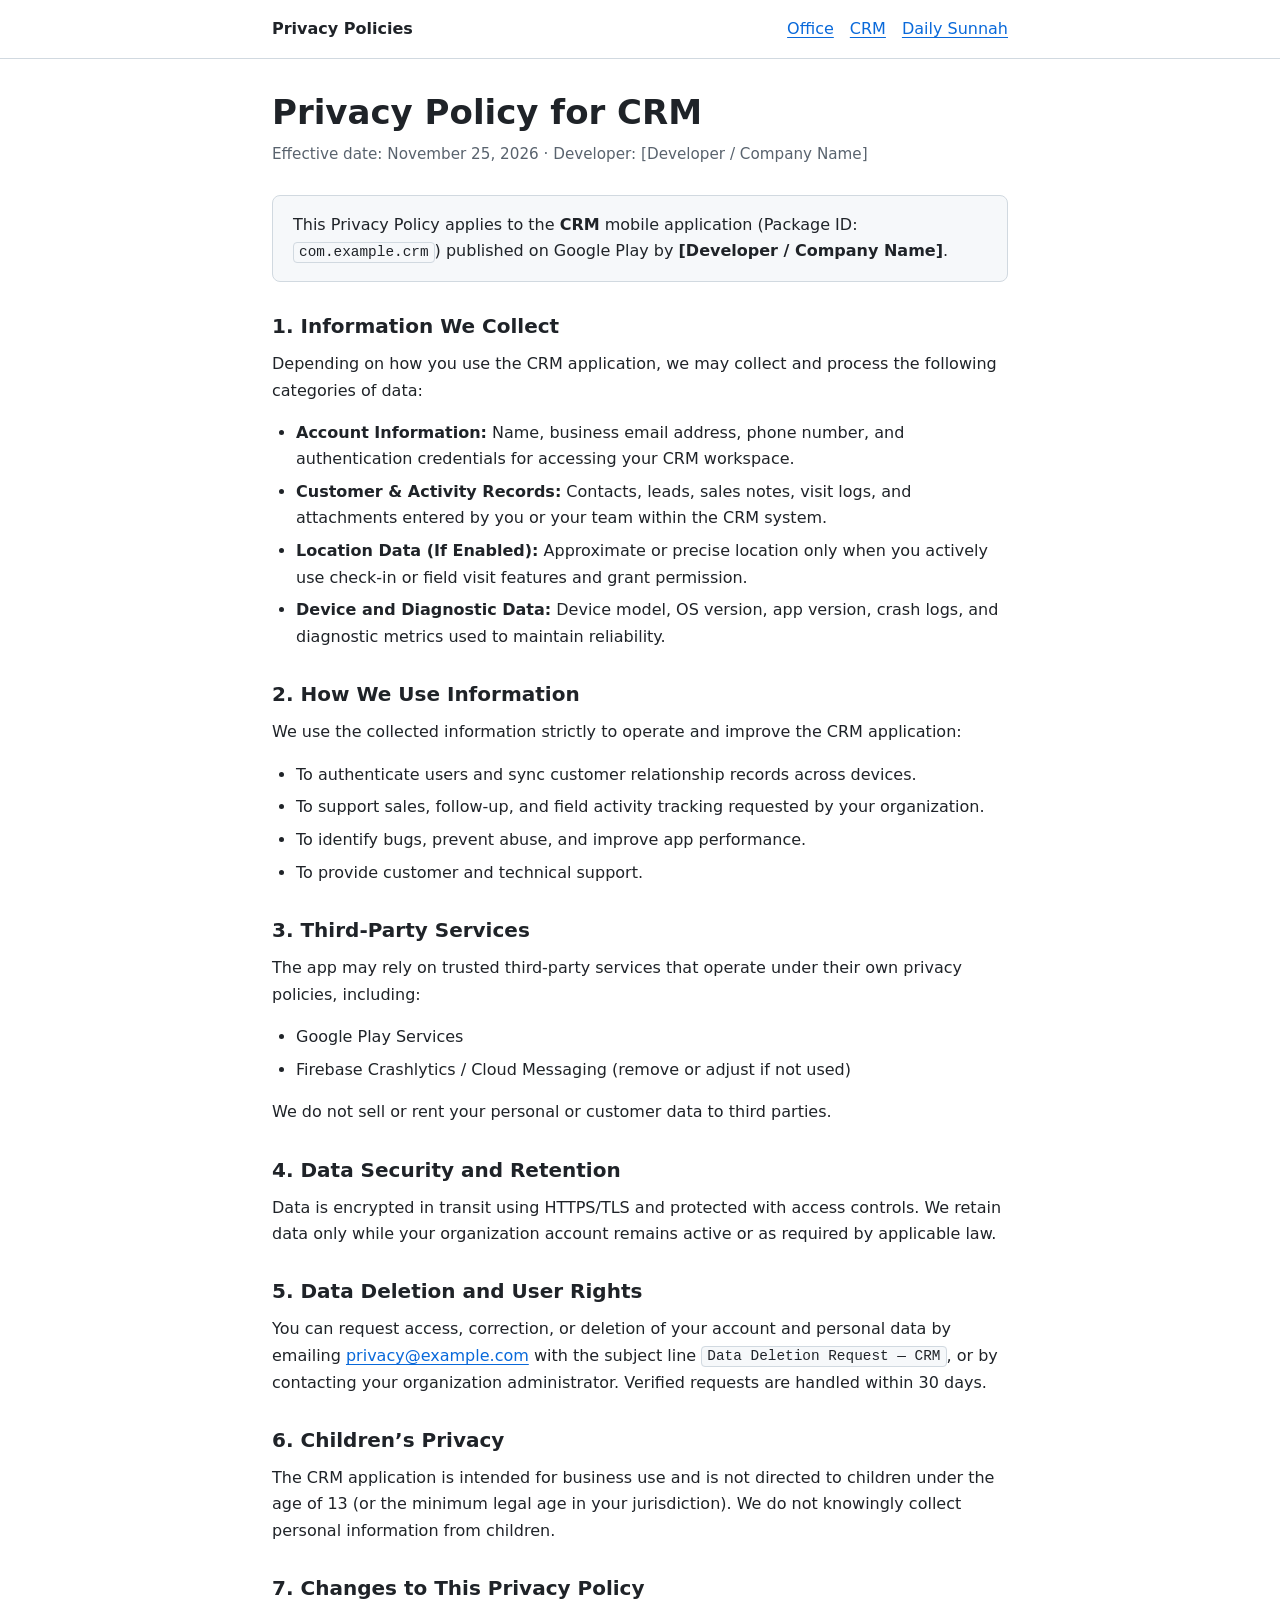
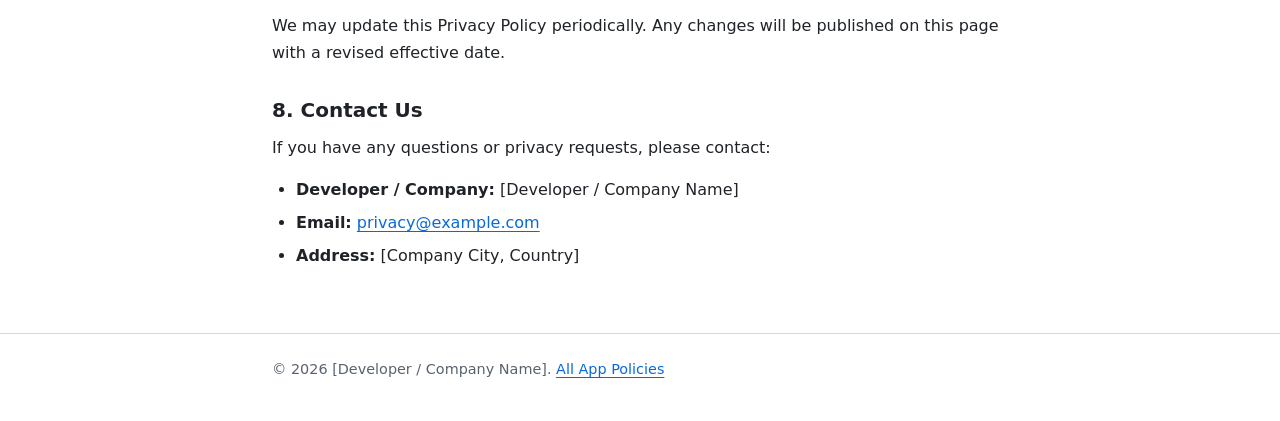
==== crm.html @ b1eae534 "first commit" ====
<!DOCTYPE html>
<html lang="en">
<head>
  <meta charset="utf-8">
  <meta name="viewport" content="width=device-width, initial-scale=1.0">
  <meta name="color-scheme" content="light dark">
  <title>Privacy Policy — CRM</title>
  <link rel="stylesheet" href="/styles.css">
</head>
<body>
  <header class="site-header">
    <div class="container site-nav">
      <a class="site-brand" href="/">Privacy Policies</a>
      <nav aria-label="Applications">
        <ul class="nav-links">
          <li><a href="/office">Office</a></li>
          <li><a href="/crm" aria-current="page">CRM</a></li>
          <li><a href="/daily-sunnah">Daily Sunnah</a></li>
        </ul>
      </nav>
    </div>
  </header>

  <main class="container">
    <article>
      <h1>Privacy Policy for CRM</h1>
      <p class="meta">Effective date: November 25, 2026 &middot; Developer: [Developer / Company Name]</p>

      <div class="notice">
        <p>This Privacy Policy applies to the <strong>CRM</strong> mobile application (Package ID: <code>com.example.crm</code>) published on Google Play by <strong>[Developer / Company Name]</strong>.</p>
      </div>

      <h2>1. Information We Collect</h2>
      <p>Depending on how you use the CRM application, we may collect and process the following categories of data:</p>
      <ul>
        <li><strong>Account Information:</strong> Name, business email address, phone number, and authentication credentials for accessing your CRM workspace.</li>
        <li><strong>Customer &amp; Activity Records:</strong> Contacts, leads, sales notes, visit logs, and attachments entered by you or your team within the CRM system.</li>
        <li><strong>Location Data (If Enabled):</strong> Approximate or precise location only when you actively use check-in or field visit features and grant permission.</li>
        <li><strong>Device and Diagnostic Data:</strong> Device model, OS version, app version, crash logs, and diagnostic metrics used to maintain reliability.</li>
      </ul>

      <h2>2. How We Use Information</h2>
      <p>We use the collected information strictly to operate and improve the CRM application:</p>
      <ul>
        <li>To authenticate users and sync customer relationship records across devices.</li>
        <li>To support sales, follow-up, and field activity tracking requested by your organization.</li>
        <li>To identify bugs, prevent abuse, and improve app performance.</li>
        <li>To provide customer and technical support.</li>
      </ul>

      <h2>3. Third-Party Services</h2>
      <p>The app may rely on trusted third-party services that operate under their own privacy policies, including:</p>
      <ul>
        <li>Google Play Services</li>
        <li>Firebase Crashlytics / Cloud Messaging (remove or adjust if not used)</li>
      </ul>
      <p>We do not sell or rent your personal or customer data to third parties.</p>

      <h2>4. Data Security and Retention</h2>
      <p>Data is encrypted in transit using HTTPS/TLS and protected with access controls. We retain data only while your organization account remains active or as required by applicable law.</p>

      <h2>5. Data Deletion and User Rights</h2>
      <p>You can request access, correction, or deletion of your account and personal data by emailing <a href="mailto:privacy@example.com">privacy@example.com</a> with the subject line <code>Data Deletion Request — CRM</code>, or by contacting your organization administrator. Verified requests are handled within 30 days.</p>

      <h2>6. Children&rsquo;s Privacy</h2>
      <p>The CRM application is intended for business use and is not directed to children under the age of 13 (or the minimum legal age in your jurisdiction). We do not knowingly collect personal information from children.</p>

      <h2>7. Changes to This Privacy Policy</h2>
      <p>We may update this Privacy Policy periodically. Any changes will be published on this page with a revised effective date.</p>

      <h2>8. Contact Us</h2>
      <p>If you have any questions or privacy requests, please contact:</p>
      <ul>
        <li><strong>Developer / Company:</strong> [Developer / Company Name]</li>
        <li><strong>Email:</strong> <a href="mailto:privacy@example.com">privacy@example.com</a></li>
        <li><strong>Address:</strong> [Company City, Country]</li>
      </ul>
    </article>
  </main>

  <footer class="site-footer">
    <div class="container">
      <p>&copy; 2026 [Developer / Company Name]. <a href="/">All App Policies</a></p>
    </div>
  </footer>
</body>
</html>
---- styles.css ----
@layer base, layout, components;

:root {
  --bg-light: #ffffff;
  --bg-dark: #0f1419;
  --surface-light: #f6f8fa;
  --surface-dark: #161d24;
  --text-light: #1f2328;
  --text-dark: #e6edf3;
  --muted-light: #59636e;
  --muted-dark: #9198a1;
  --border-light: #d1d9e0;
  --border-dark: #30363d;
  --accent-light: #0969da;
  --accent-dark: #58a6ff;

  --color-bg: var(--bg-light);
  --color-surface: var(--surface-light);
  --color-text: var(--text-light);
  --color-muted: var(--muted-light);
  --color-border: var(--border-light);
  --color-accent: var(--accent-light);

  @media (prefers-color-scheme: dark) {
    --color-bg: var(--bg-dark);
    --color-surface: var(--surface-dark);
    --color-text: var(--text-dark);
    --color-muted: var(--muted-dark);
    --color-border: var(--border-dark);
    --color-accent: var(--accent-dark);
  }

  @supports (color: light-dark(white, black)) {
    --color-bg: light-dark(var(--bg-light), var(--bg-dark));
    --color-surface: light-dark(var(--surface-light), var(--surface-dark));
    --color-text: light-dark(var(--text-light), var(--text-dark));
    --color-muted: light-dark(var(--muted-light), var(--muted-dark));
    --color-border: light-dark(var(--border-light), var(--border-dark));
    --color-accent: light-dark(var(--accent-light), var(--accent-dark));
  }

  color-scheme: light dark;
}

@layer base {
  html {
    box-sizing: border-box;
    font-family: system-ui, -apple-system, BlinkMacSystemFont, "Segoe UI", Roboto, sans-serif;
    line-height: 1.65;
    background-color: var(--color-bg);
    color: var(--color-text);
    accent-color: var(--color-accent);
  }

  body {
    margin: 0;
  }

  h1, h2, h3 {
    line-height: 1.25;
    margin-block: 0;
  }

  h1 {
    font-size: clamp(1.625rem, 3vw, 2.125rem);
  }

  h2 {
    font-size: 1.25rem;
    margin-block-start: 2rem;
    margin-block-end: 0.75rem;
  }

  h3 {
    font-size: 1.05rem;
    margin-block-start: 1.25rem;
    margin-block-end: 0.5rem;
  }

  p, ul, ol {
    margin-block: 0 1rem;
  }

  ul, ol {
    padding-inline-start: 1.5rem;
  }

  li:not(:last-child) {
    margin-block-end: 0.4rem;
  }

  li > ul {
    margin-block-start: 0.4rem;
    margin-block-end: 0.4rem;
  }

  code {
    font-family: ui-monospace, SFMono-Regular, Menlo, Monaco, Consolas, monospace;
    font-size: 0.9em;
    background-color: var(--color-surface);
    border: 1px solid var(--color-border);
    border-radius: 4px;
    padding: 0.1em 0.35em;
  }

  a {
    color: var(--color-accent);
    text-underline-offset: 0.2em;
  }

  a:focus-visible {
    outline: 2px solid var(--color-accent);
    outline-offset: 3px;
    border-radius: 3px;
  }
}

@layer layout {
  .container {
    max-inline-size: 46rem;
    margin-inline: auto;
    padding-inline: 1.25rem;
  }

  .site-header {
    border-block-end: 1px solid var(--color-border);
    padding-block: 1rem;
    margin-block-end: 2rem;
  }

  .site-nav {
    display: flex;
    flex-wrap: wrap;
    justify-content: space-between;
    align-items: center;
    gap: 0.75rem 1.5rem;
  }

  .site-brand {
    font-weight: 600;
    color: var(--color-text);
    text-decoration: none;
  }

  .nav-links {
    display: flex;
    flex-wrap: wrap;
    gap: 1rem;
    list-style: none;
    margin-block: 0;
    padding-inline-start: 0;
  }

  .nav-links li:not(:last-child) {
    margin-block-end: 0;
  }

  main {
    padding-block-end: 3rem;
  }

  .site-footer {
    border-block-start: 1px solid var(--color-border);
    padding-block: 1.5rem;
    color: var(--color-muted);
    font-size: 0.9rem;
  }
}

@layer components {
  .meta {
    color: var(--color-muted);
    font-size: 0.95rem;
    margin-block: 0.5rem 1.75rem;
  }

  .notice {
    background-color: var(--color-surface);
    border: 1px solid var(--color-border);
    border-radius: 8px;
    padding: 1rem 1.25rem;
    margin-block-end: 1.75rem;
  }

  .notice p:last-child {
    margin-block-end: 0;
  }

  .app-list {
    display: grid;
    gap: 1rem;
    list-style: none;
    padding-inline-start: 0;
    margin-block-start: 1.5rem;
  }

  .app-card {
    background-color: var(--color-surface);
    border: 1px solid var(--color-border);
    border-radius: 8px;
    padding: 1.25rem;
  }

  .app-card h2 {
    margin-block-start: 0;
    margin-block-end: 0.35rem;
    font-size: 1.15rem;
  }

  .app-card p {
    margin-block-end: 0.75rem;
    color: var(--color-muted);
  }
}
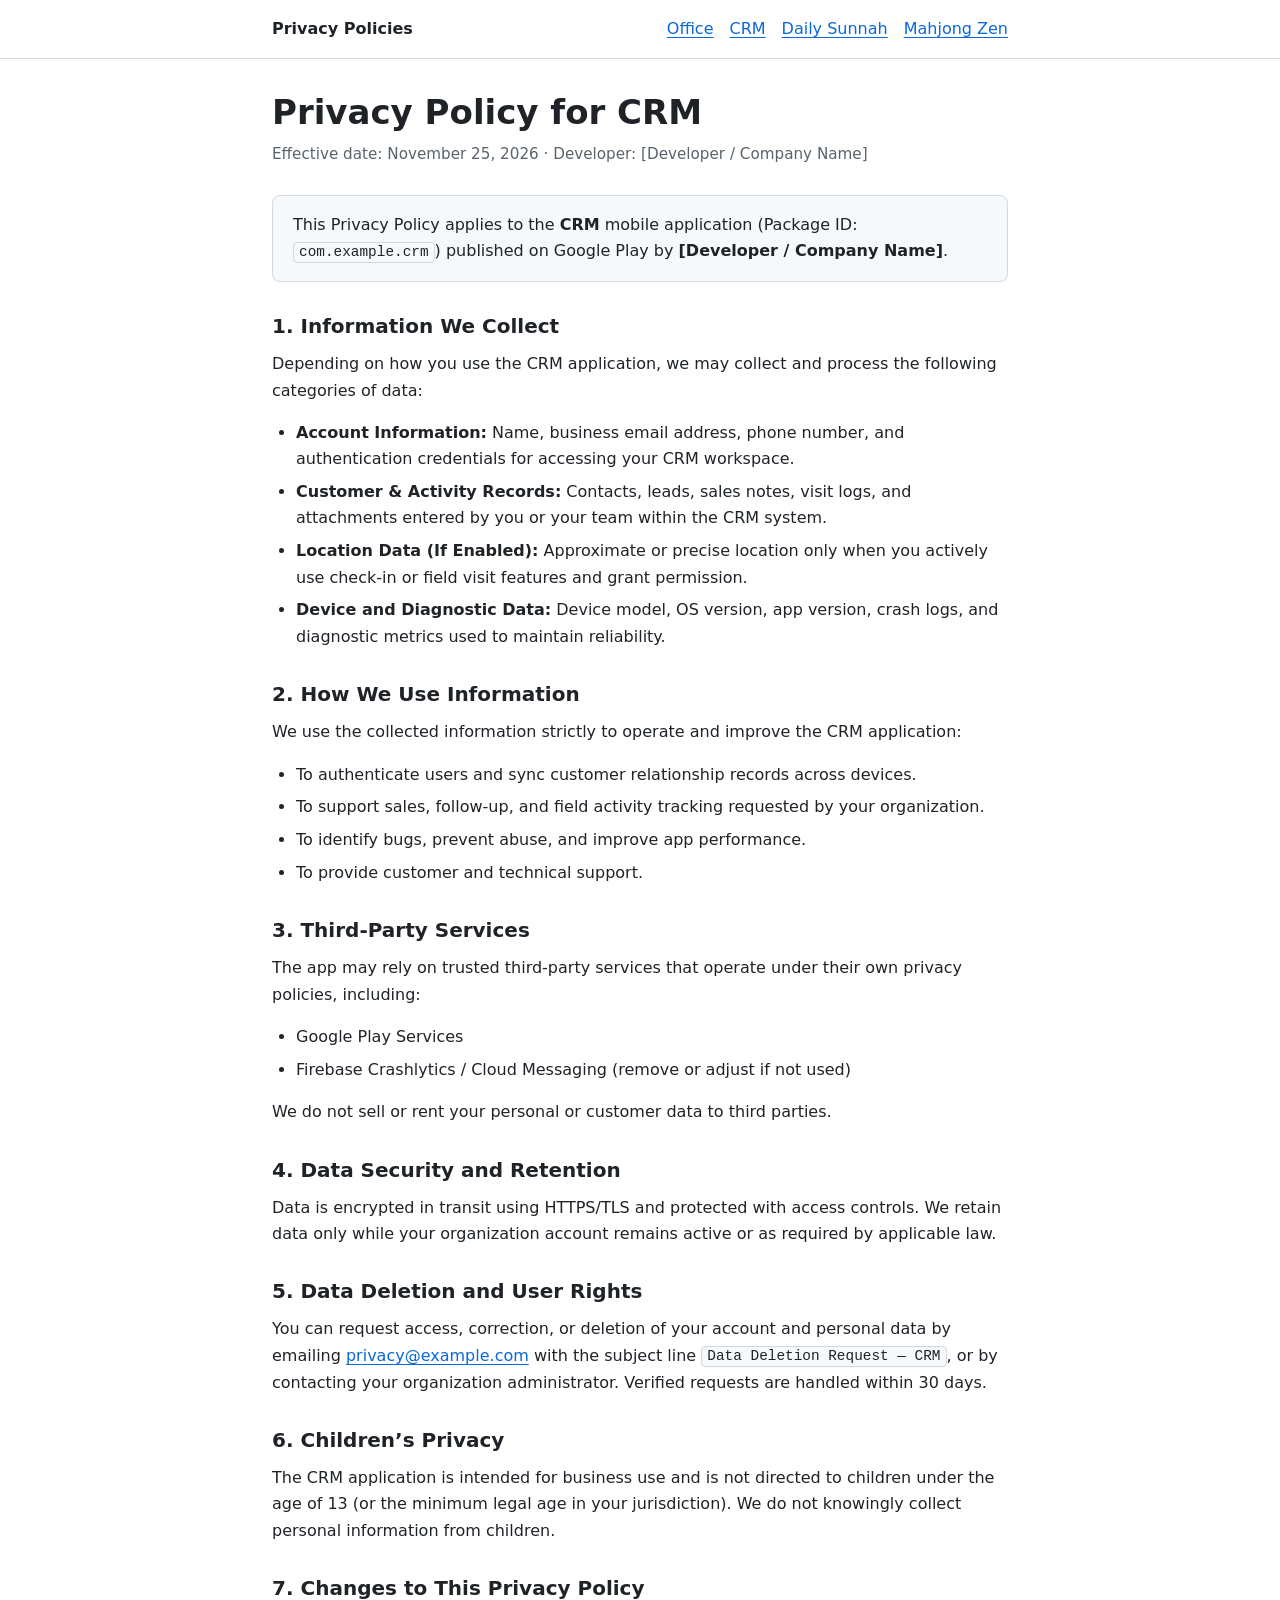
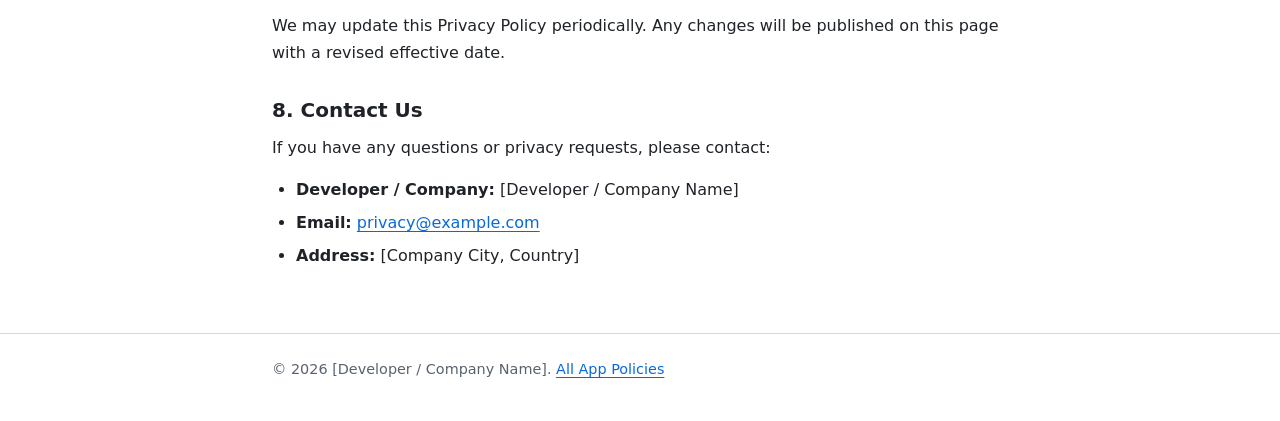
==== commit ca1a39b1: "Add Mahjong Zen privacy policy page" ====
--- a/crm.html
+++ b/crm.html
@@ -16,6 +16,7 @@
           <li><a href="/office">Office</a></li>
           <li><a href="/crm" aria-current="page">CRM</a></li>
           <li><a href="/daily-sunnah">Daily Sunnah</a></li>
+          <li><a href="/mahjong-zen">Mahjong Zen</a></li>
         </ul>
       </nav>
     </div>
